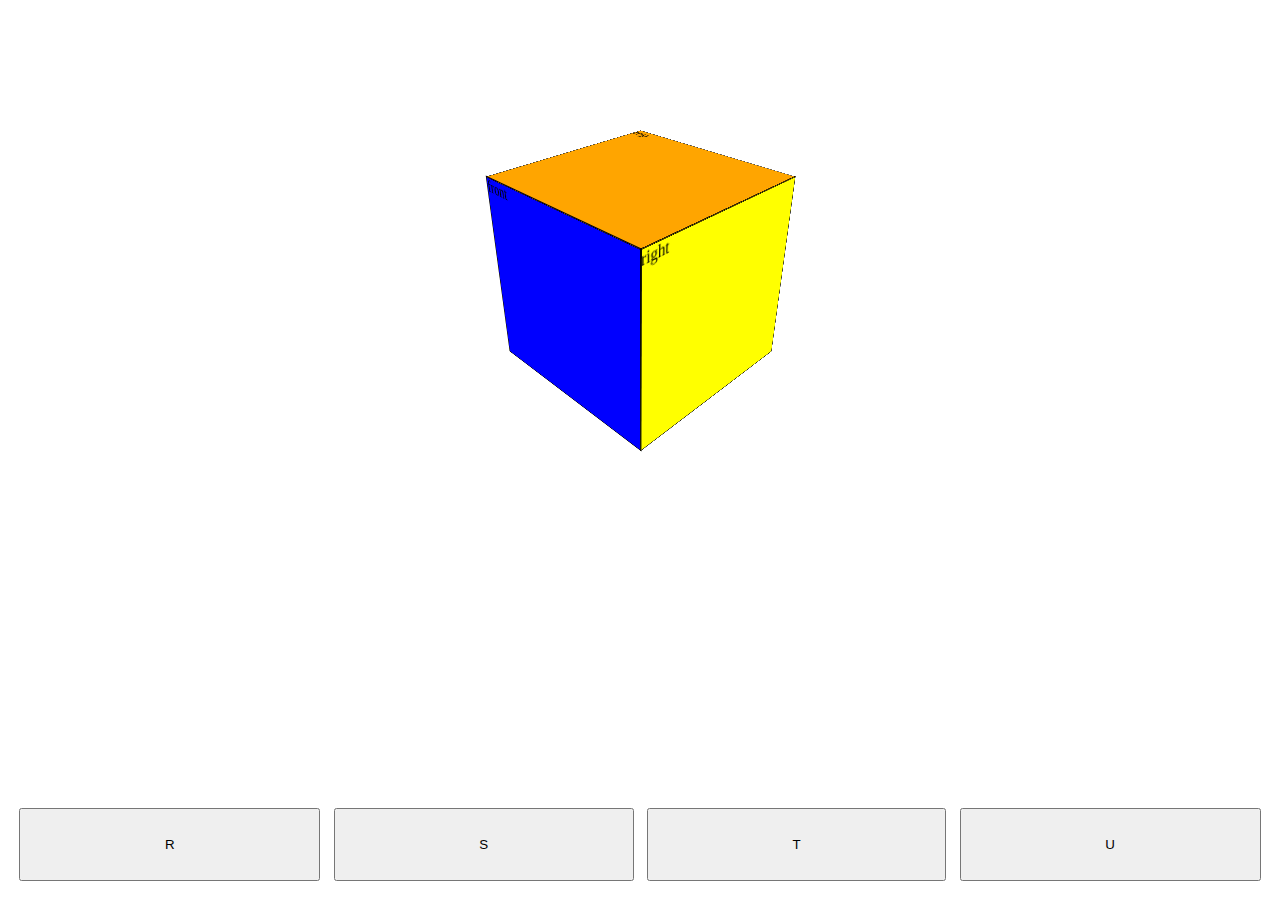
==== colorscheme/index.html @ 379795b8 "colorscheme training" ====
<!DOCTYPE html>
<html>
<head>
 <link rel="stylesheet" href="style.css">
</head>
<body>
<div class="scene">
  <div class="cube">
    <div id="front"class="cube__face cube__face--front">front</div>
    <div id="right"class="cube__face cube__face--right">right</div>
    <div id="top"class="cube__face cube__face--top">top</div>
  </div>
</div>

<div id="button-container">

<input class="button" type="button" id="button1" onclick="answer(0);" ></input>
<input class="button" type="button" id="button2" onclick="answer(1);"></input>
<input class="button" type="button" id="button3" onclick="answer(2);"></input>
<input class="button" type="button" id="button4" onclick="answer(3);"></input>
</div>

<script language="javascript" type="text/javascript" src="script.js"></script>	
<script>
setColor();
</script>	
</body>
</html>
---- colorscheme/style.css ----
.scene {
    width: 200px;
    height: 200px;
    perspective: 600px;
    margin: 0 auto;
    position: absolute;
    top: 30%;
    left: 50%;
    transform: translate3d(-100px,-100px,0);
}

.cube {
  width: 100%;
  height: 100%;
  position: relative;
  transform-style: preserve-3d;
transform: rotateX(-30deg) rotateY(-45deg);
}

.cube__face {
  position: absolute;
  width: 200px;
  height: 200px;
	opacity:1;
transform:rotateY(45deg);
border: black 1px solid;
}

.cube__face--front  { 
background-color:green; 
transform: rotateY(  0deg) translateZ(100px);
}
.cube__face--right  { 
background-color:red;
transform: rotateY( 90deg)
translateZ(100px);

}
.cube__face--back   { 
background-color:blue;
transform: rotateY(180deg)
translateZ(100px);
 
}
.cube__face--left   { 
background-color:orange;
transform: rotateY(-90deg)translateZ(100px);

}
.cube__face--top    { 
background-color:white;
transform: rotateX( 90deg)translateZ(100px);

}
.cube__face--bottom { 
background-color:yellow;
transform: 
rotateX(-90deg)
translateZ(100px);

}
#button-container{
	position: absolute;
    bottom: 0;
    left: 0;
    width: 98%;
    display: flex;
    margin: 1%;
    justify-content: center;
	

}
.button{
    flex-grow: 1;
    margin: 0.5em;
    padding: 2em;
}

.cube.show-front  { transform: translateZ(-100px) rotateY(   0deg); }
.cube.show-right  { transform: translateZ(-100px) rotateY( -90deg); }
.cube.show-back   { transform: translateZ(-100px) rotateY(-180deg); }
.cube.show-left   { transform: translateZ(-100px) rotateY(  90deg); }
.cube.show-top    { transform: translateZ(-100px) rotateX( -90deg); }
.cube.show-bottom { transform: translateZ(-100px) rotateX(  90deg); }
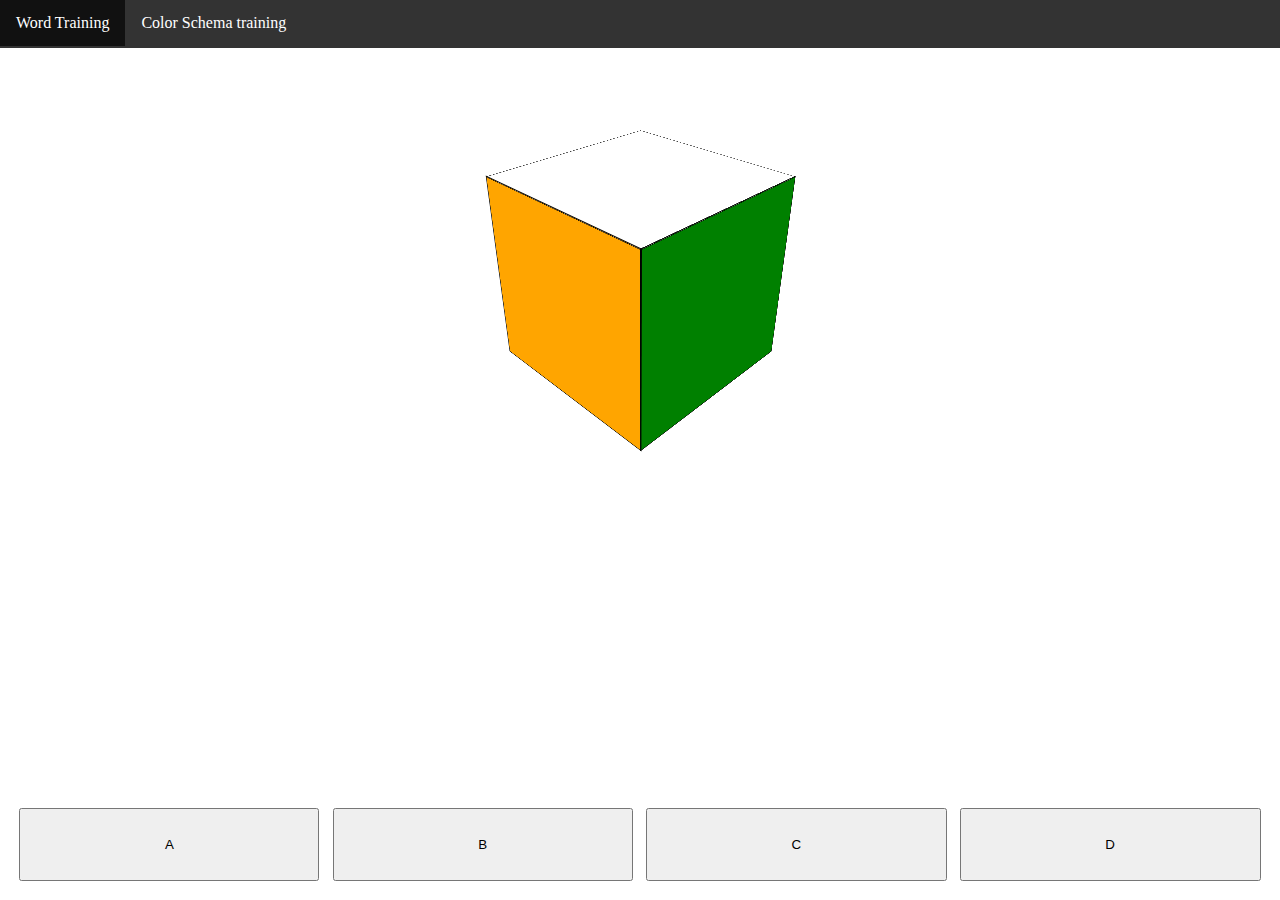
==== commit 308fc718: "Update Color scheme" ====
--- a/colorscheme/index.html
+++ b/colorscheme/index.html
@@ -4,11 +4,16 @@
  <link rel="stylesheet" href="style.css">
 </head>
 <body>
+<ul>
+  <li><a href="../index.html">Word Training</a></li>
+  <li><a href="index.html">Color Schema training</a></li>
+</ul>
+
 <div class="scene">
   <div class="cube">
-    <div id="front"class="cube__face cube__face--front">front</div>
-    <div id="right"class="cube__face cube__face--right">right</div>
-    <div id="top"class="cube__face cube__face--top">top</div>
+    <div id="front"class="cube__face cube__face--front"></div>
+    <div id="right"class="cube__face cube__face--right"></div>
+    <div id="top"class="cube__face cube__face--top"></div>
   </div>
 </div>
 
--- a/colorscheme/style.css
+++ b/colorscheme/style.css
@@ -83,3 +83,34 @@
 .cube.show-top    { transform: translateZ(-100px) rotateX( -90deg); }
 .cube.show-bottom { transform: translateZ(-100px) rotateX(  90deg); }
 
+
+ul {
+    list-style-type: none;
+    margin: 0;
+    padding: 0;
+    overflow: hidden;
+    background-color: #333;
+	height:3rem;
+	position: absolute;
+    top: 0;
+    left: 0;
+    z-index: 5;
+    width: 100%;
+    margin: 0;
+}
+
+li {
+    float: left;
+}
+
+li a {
+    display: block;
+    color: white;
+    text-align: center;
+    padding: 14px 16px;
+    text-decoration: none;
+}
+
+li a:hover {
+    background-color: #111;
+}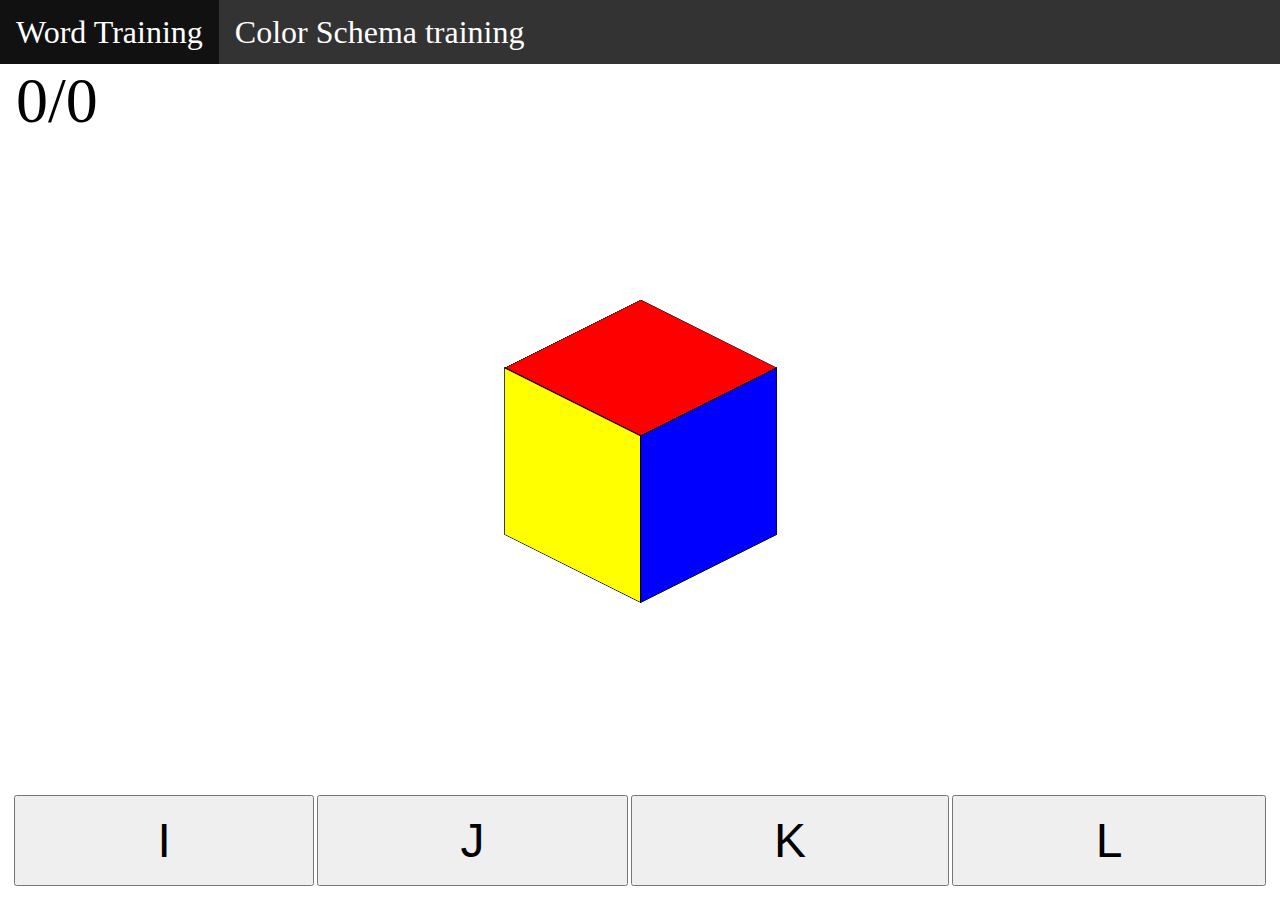
==== commit eb7d49d7: "Update for phone size" ====
--- a/colorscheme/index.html
+++ b/colorscheme/index.html
@@ -8,7 +8,11 @@
   <li><a href="../index.html">Word Training</a></li>
   <li><a href="index.html">Color Schema training</a></li>
 </ul>
-
+<div id="counter">
+<span id="goodCount">0</span>/<span id="total">0</span>
+</div>
+<div id="res">
+</div>
 <div class="scene">
   <div class="cube">
     <div id="front"class="cube__face cube__face--front"></div>
--- a/colorscheme/style.css
+++ b/colorscheme/style.css
@@ -1,12 +1,12 @@
 .scene {
-    width: 200px;
-    height: 200px;
-    perspective: 600px;
+    width: 30rem;
+    height: 30rem;
+  /* perspective: 600px; */
     margin: 0 auto;
     position: absolute;
-    top: 30%;
+    top: 50%;
     left: 50%;
-    transform: translate3d(-100px,-100px,0);
+    transform: translate3d(-15rem,-15rem,0);
 }
 
 .cube {
@@ -19,8 +19,8 @@
 
 .cube__face {
   position: absolute;
-  width: 200px;
-  height: 200px;
+  width: 30rem;
+  height: 30rem;
 	opacity:1;
 transform:rotateY(45deg);
 border: black 1px solid;
@@ -28,35 +28,17 @@
 
 .cube__face--front  { 
 background-color:green; 
-transform: rotateY(  0deg) translateZ(100px);
+transform: rotateY(  0deg) translateZ(15rem);
 }
 .cube__face--right  { 
 background-color:red;
 transform: rotateY( 90deg)
-translateZ(100px);
-
-}
-.cube__face--back   { 
-background-color:blue;
-transform: rotateY(180deg)
-translateZ(100px);
- 
-}
-.cube__face--left   { 
-background-color:orange;
-transform: rotateY(-90deg)translateZ(100px);
+translateZ(15rem);
 
 }
 .cube__face--top    { 
 background-color:white;
-transform: rotateX( 90deg)translateZ(100px);
-
-}
-.cube__face--bottom { 
-background-color:yellow;
-transform: 
-rotateX(-90deg)
-translateZ(100px);
+transform: rotateX( 90deg)translateZ(15rem);
 
 }
 #button-container{
@@ -72,9 +54,9 @@
 }
 .button{
     flex-grow: 1;
-    margin: 0.5em;
-    padding: 2em;
-}
+    margin: 0.1rem;
+    padding: 1rem;
+    font-size: 3rem;}
 
 .cube.show-front  { transform: translateZ(-100px) rotateY(   0deg); }
 .cube.show-right  { transform: translateZ(-100px) rotateY( -90deg); }
@@ -90,7 +72,7 @@
     padding: 0;
     overflow: hidden;
     background-color: #333;
-	height:3rem;
+	height:4rem;
 	position: absolute;
     top: 0;
     left: 0;
@@ -106,6 +88,7 @@
 li a {
     display: block;
     color: white;
+	font-size:2rem;
     text-align: center;
     padding: 14px 16px;
     text-decoration: none;
@@ -113,4 +96,44 @@
 
 li a:hover {
     background-color: #111;
+}
+
+#counter{
+	    position: absolute;
+    left: 1rem;
+	top: 4rem;
+    font-size: 4em;
+    z-index: 10;
+}
+#res{
+	    position: absolute;
+    right: 5rem;
+	top: 4rem;
+    font-size: 4em;
+    z-index: 10;
+}
+
+@media screen and (min-width: 800px) {
+.cube__face--front  { 
+transform: rotateY(  0deg) translateZ(6rem);
+}
+.cube__face--right  { 
+transform: rotateY( 90deg)
+translateZ(6rem);
+
+}
+.cube__face--top    { 
+transform: rotateX( 90deg)translateZ(6rem);
+
+}
+
+.scene {
+    width: 12rem;
+    height: 12rem;
+    transform: translate3d(-6rem,-6rem,0);
+}
+}
+.cube__face {
+  width: 12rem;
+  height: 12rem;
 }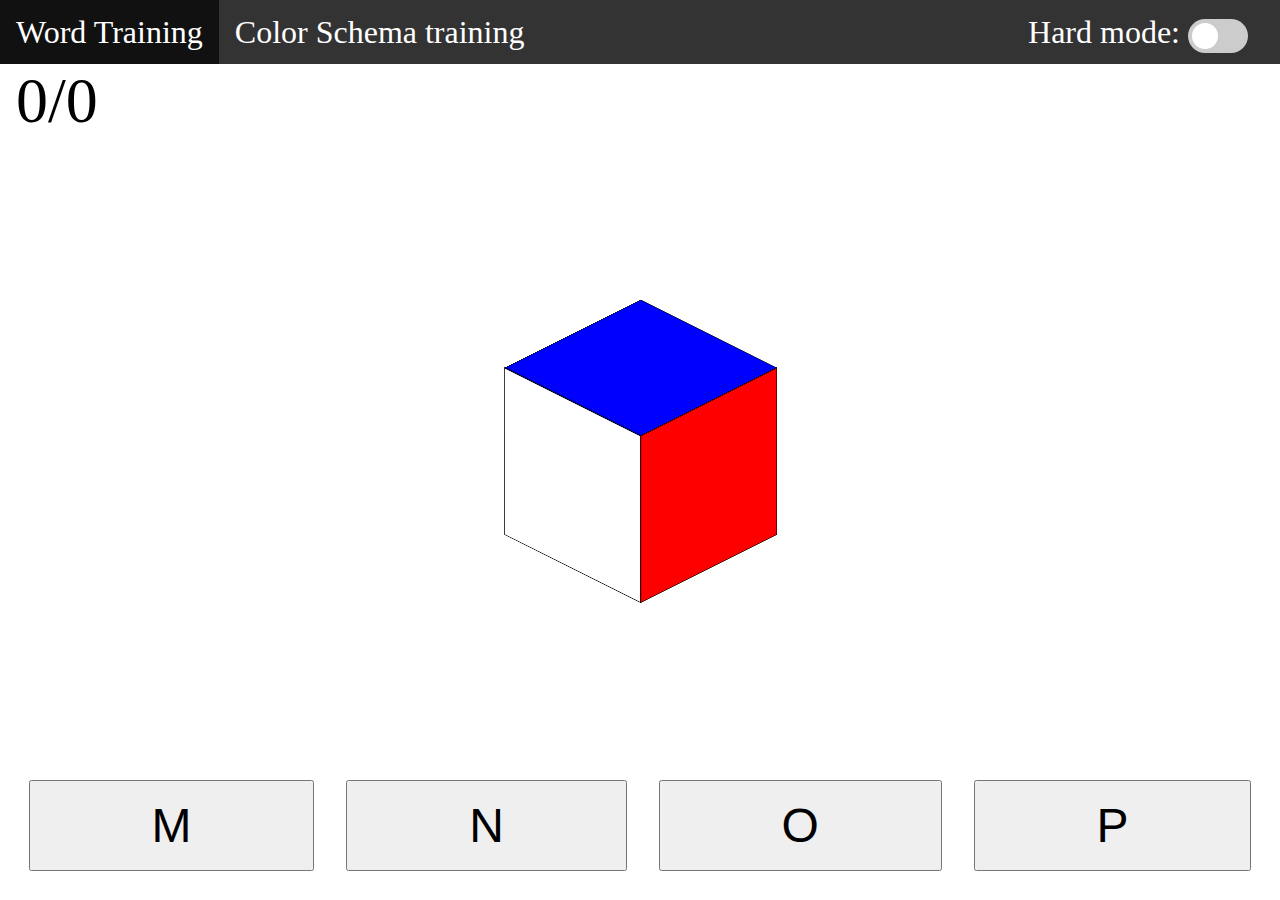
==== commit 11ab37fa: "Implement hard mode" ====
--- a/colorscheme/index.html
+++ b/colorscheme/index.html
@@ -8,11 +8,21 @@
   <li><a href="../index.html">Word Training</a></li>
   <li><a href="index.html">Color Schema training</a></li>
 </ul>
+<div id="mode">	
+Hard mode:
+<label class="switch">
+  <input type="checkbox">
+  <span class="slider round"></span>
+</label>
+
+</div>
 <div id="counter">
 <span id="goodCount">0</span>/<span id="total">0</span>
 </div>
 <div id="res">
 </div>
+
+
 <div class="scene">
   <div class="cube">
     <div id="front"class="cube__face cube__face--front"></div>
@@ -31,7 +41,7 @@
 
 <script language="javascript" type="text/javascript" src="script.js"></script>	
 <script>
-setColor();
+startGame();
 </script>	
 </body>
 </html>--- a/colorscheme/style.css
+++ b/colorscheme/style.css
@@ -49,14 +49,18 @@
     display: flex;
     margin: 1%;
     justify-content: center;
-	
+	  flex-wrap: wrap;
+
 
 }
 .button{
     flex-grow: 1;
-    margin: 0.1rem;
+    margin: 1rem;
     padding: 1rem;
-    font-size: 3rem;}
+    font-size: 6rem;
+	width: 45%;
+	
+	}
 
 .cube.show-front  { transform: translateZ(-100px) rotateY(   0deg); }
 .cube.show-right  { transform: translateZ(-100px) rotateY( -90deg); }
@@ -105,6 +109,16 @@
     font-size: 4em;
     z-index: 10;
 }
+
+#mode {
+    position: absolute;
+    right: 1em;
+    top: 0;
+    font-size: 2em;
+    line-height: 2em;
+    z-index: 10;
+    color: white;
+}
 #res{
 	    position: absolute;
     right: 5rem;
@@ -113,7 +127,14 @@
     z-index: 10;
 }
 
-@media screen and (min-width: 800px) {
+@media screen and (min-width: 1200px) {
+	.button{
+    flex-grow: 1;
+    margin: 1rem;
+    padding: 1rem;
+    font-size: 3rem;
+	width: auto;
+	}
 .cube__face--front  { 
 transform: rotateY(  0deg) translateZ(6rem);
 }
@@ -132,8 +153,75 @@
     height: 12rem;
     transform: translate3d(-6rem,-6rem,0);
 }
-}
+
 .cube__face {
   width: 12rem;
   height: 12rem;
-}+}
+}
+
+.switch {
+  position: relative;
+  display: inline-block;
+  width: 60px;
+  height: 34px;
+  vertical-align: middle;
+}
+
+.switch input { 
+  opacity: 0;
+  width: 0;
+  height: 0;
+}
+
+.slider {
+  position: absolute;
+  cursor: pointer;
+  top: 0;
+  left: 0;
+  right: 0;
+  bottom: 0;
+  background-color: #ccc;
+  -webkit-transition: .4s;
+  transition: .4s;
+}
+
+.slider:before {
+  position: absolute;
+  content: "";
+  height: 26px;
+  width: 26px;
+  left: 4px;
+  bottom: 4px;
+  background-color: white;
+  -webkit-transition: .4s;
+  transition: .4s;
+}
+
+input:checked + .slider {
+  background-color: #2196F3;
+}
+
+input:focus + .slider {
+  box-shadow: 0 0 1px #2196F3;
+}
+
+input:checked + .slider:before {
+  -webkit-transform: translateX(26px);
+  -ms-transform: translateX(26px);
+  transform: translateX(26px);
+}
+
+/* Rounded sliders */
+.slider.round {
+  border-radius: 34px;
+}
+
+.slider.round:before {
+  border-radius: 50%;
+}
+
+
+
+
+
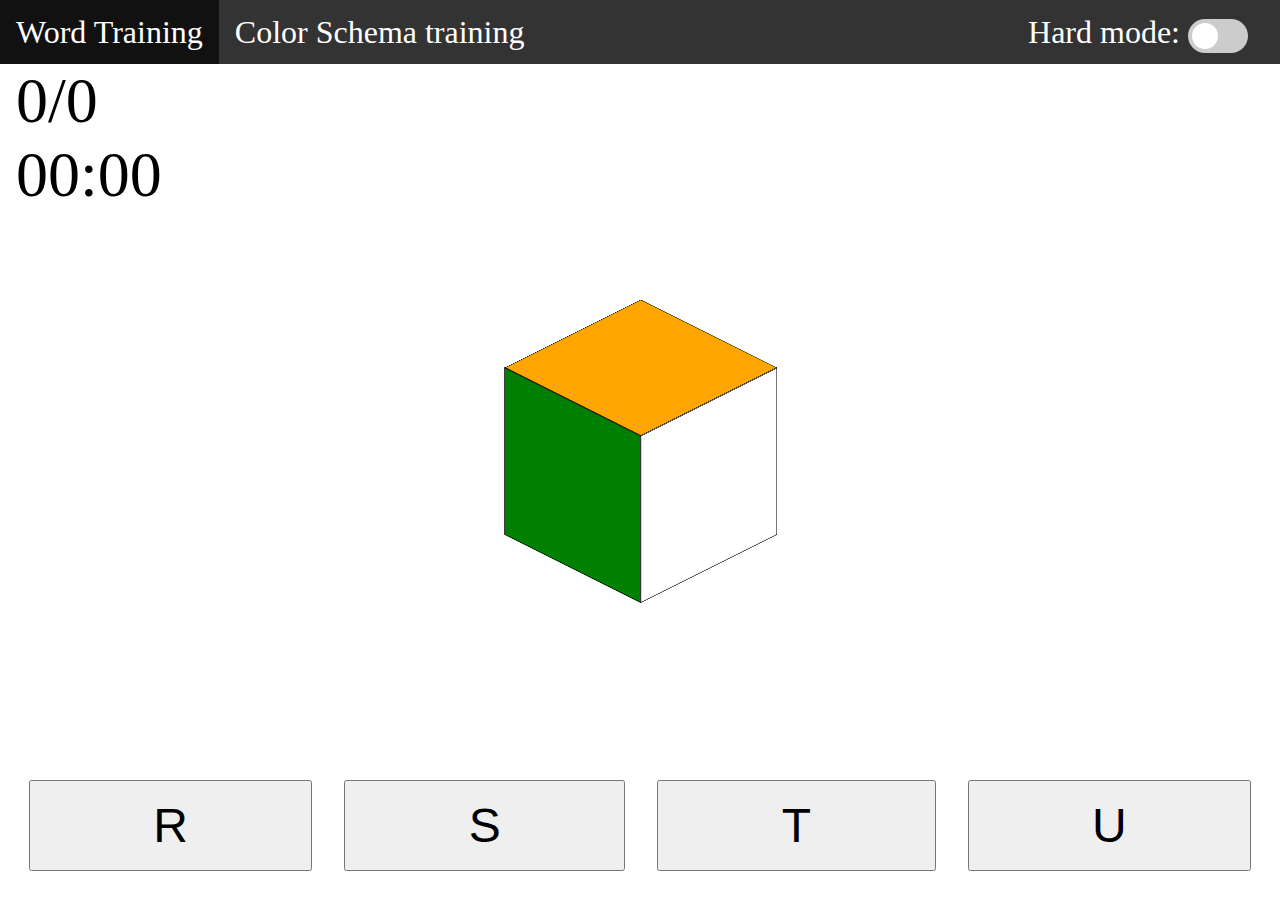
==== commit 4d397a4a: "Implement timer" ====
--- a/colorscheme/index.html
+++ b/colorscheme/index.html
@@ -17,7 +17,9 @@
 
 </div>
 <div id="counter">
-<span id="goodCount">0</span>/<span id="total">0</span>
+<span id="goodCount">0</span>/<span id="total">0</span><br/>
+		<div class="stopwatch"></div>
+
 </div>
 <div id="res">
 </div>
@@ -40,6 +42,7 @@
 </div>
 
 <script language="javascript" type="text/javascript" src="script.js"></script>	
+<script language="javascript" type="text/javascript" src="stopwatch.js"></script>	
 <script>
 startGame();
 </script>	
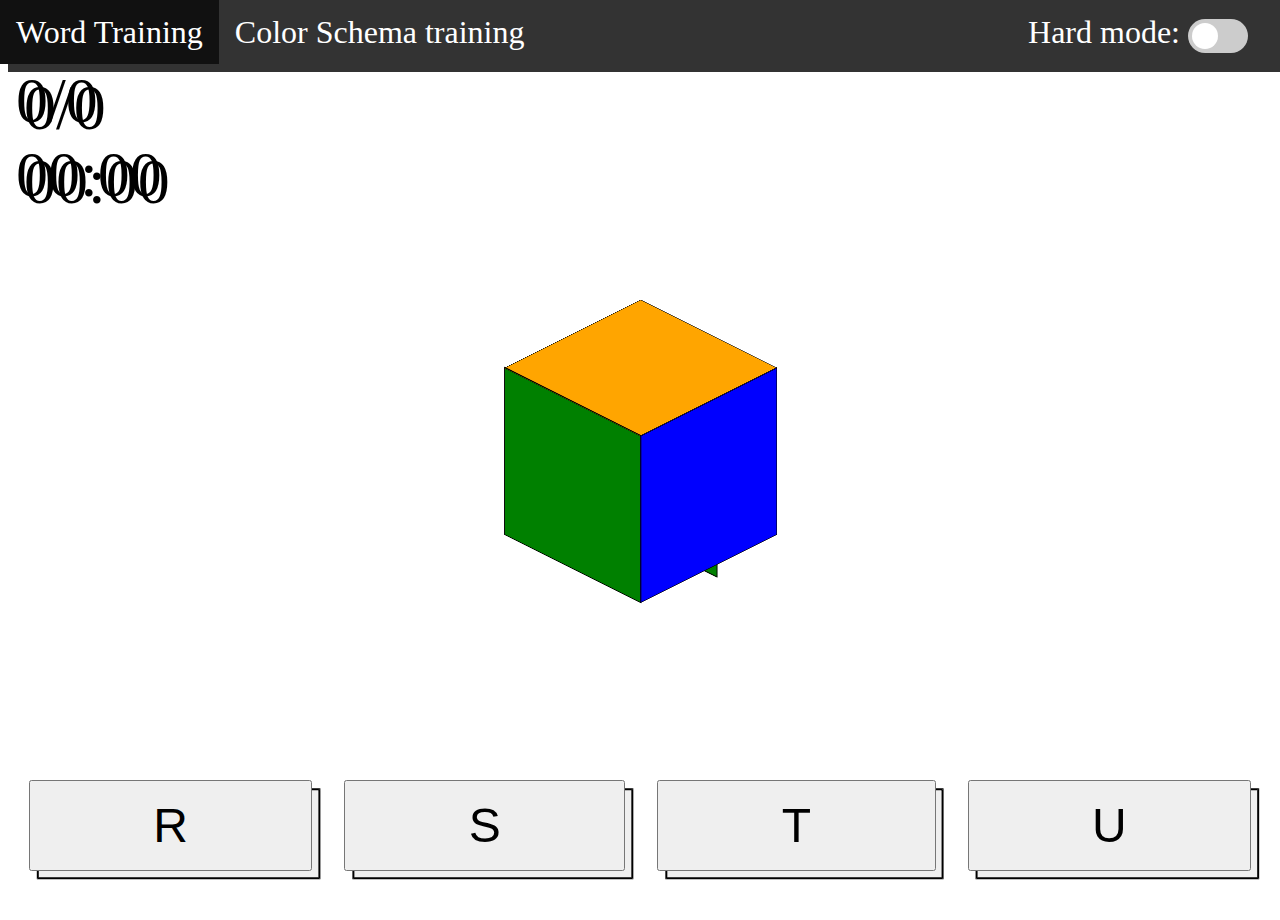
==== commit 95ffa2ef: "Updates" ====
--- a/colorscheme/index.html
+++ b/colorscheme/index.html
@@ -3,7 +3,7 @@
 <head>
  <link rel="stylesheet" href="style.css">
 </head>
-<body>
+<body id="capture">
 <ul>
   <li><a href="../index.html">Word Training</a></li>
   <li><a href="index.html">Color Schema training</a></li>
@@ -28,6 +28,7 @@
 <div class="scene">
   <div class="cube">
     <div id="front"class="cube__face cube__face--front"></div>
+	<div id="frontclone" class="cube__face cube__face--front"></div>
     <div id="right"class="cube__face cube__face--right"></div>
     <div id="top"class="cube__face cube__face--top"></div>
   </div>
@@ -47,4 +48,14 @@
 startGame();
 </script>	
 </body>
-</html>+</html>
+
+
+   <script src="html2canvas.js"></script>
+
+<script>
+
+html2canvas(document.querySelector("#capture"),15000).then(canvas => {
+    document.body.appendChild(canvas)
+});
+</script>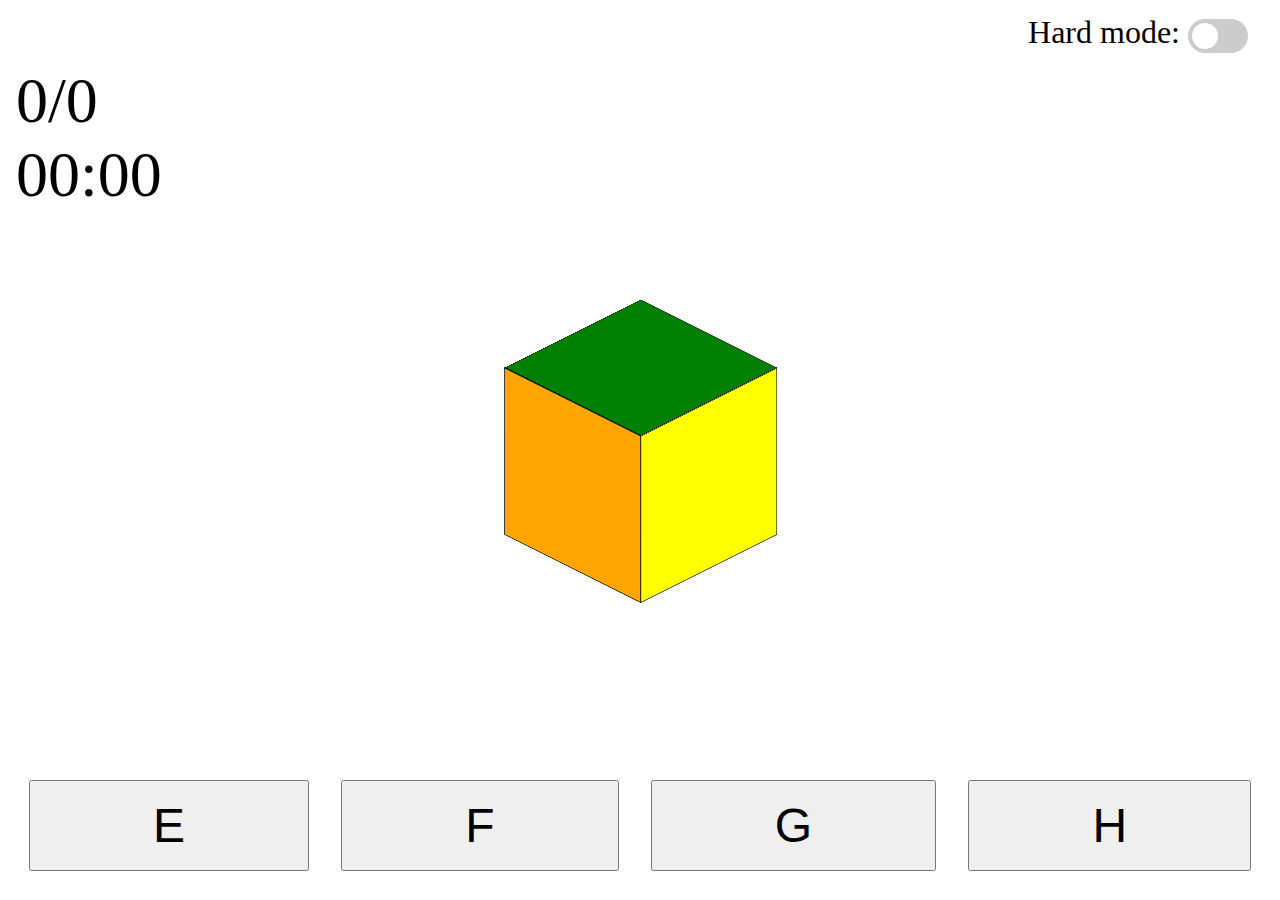
==== commit 89c420aa: "Changed setup of website" ====
--- a/colorscheme/index.html
+++ b/colorscheme/index.html
@@ -3,11 +3,7 @@
 <head>
  <link rel="stylesheet" href="style.css">
 </head>
-<body id="capture">
-<ul>
-  <li><a href="../index.html">Word Training</a></li>
-  <li><a href="index.html">Color Schema training</a></li>
-</ul>
+<body>
 <div id="mode">	
 Hard mode:
 <label class="switch">
@@ -28,7 +24,6 @@
 <div class="scene">
   <div class="cube">
     <div id="front"class="cube__face cube__face--front"></div>
-	<div id="frontclone" class="cube__face cube__face--front"></div>
     <div id="right"class="cube__face cube__face--right"></div>
     <div id="top"class="cube__face cube__face--top"></div>
   </div>
@@ -48,14 +43,4 @@
 startGame();
 </script>	
 </body>
-</html>
-
-
-   <script src="html2canvas.js"></script>
-
-<script>
-
-html2canvas(document.querySelector("#capture"),15000).then(canvas => {
-    document.body.appendChild(canvas)
-});
-</script>+</html>--- a/colorscheme/style.css
+++ b/colorscheme/style.css
@@ -117,7 +117,7 @@
     font-size: 2em;
     line-height: 2em;
     z-index: 10;
-    color: white;
+    color: black;
 }
 #res{
 	    position: absolute;
